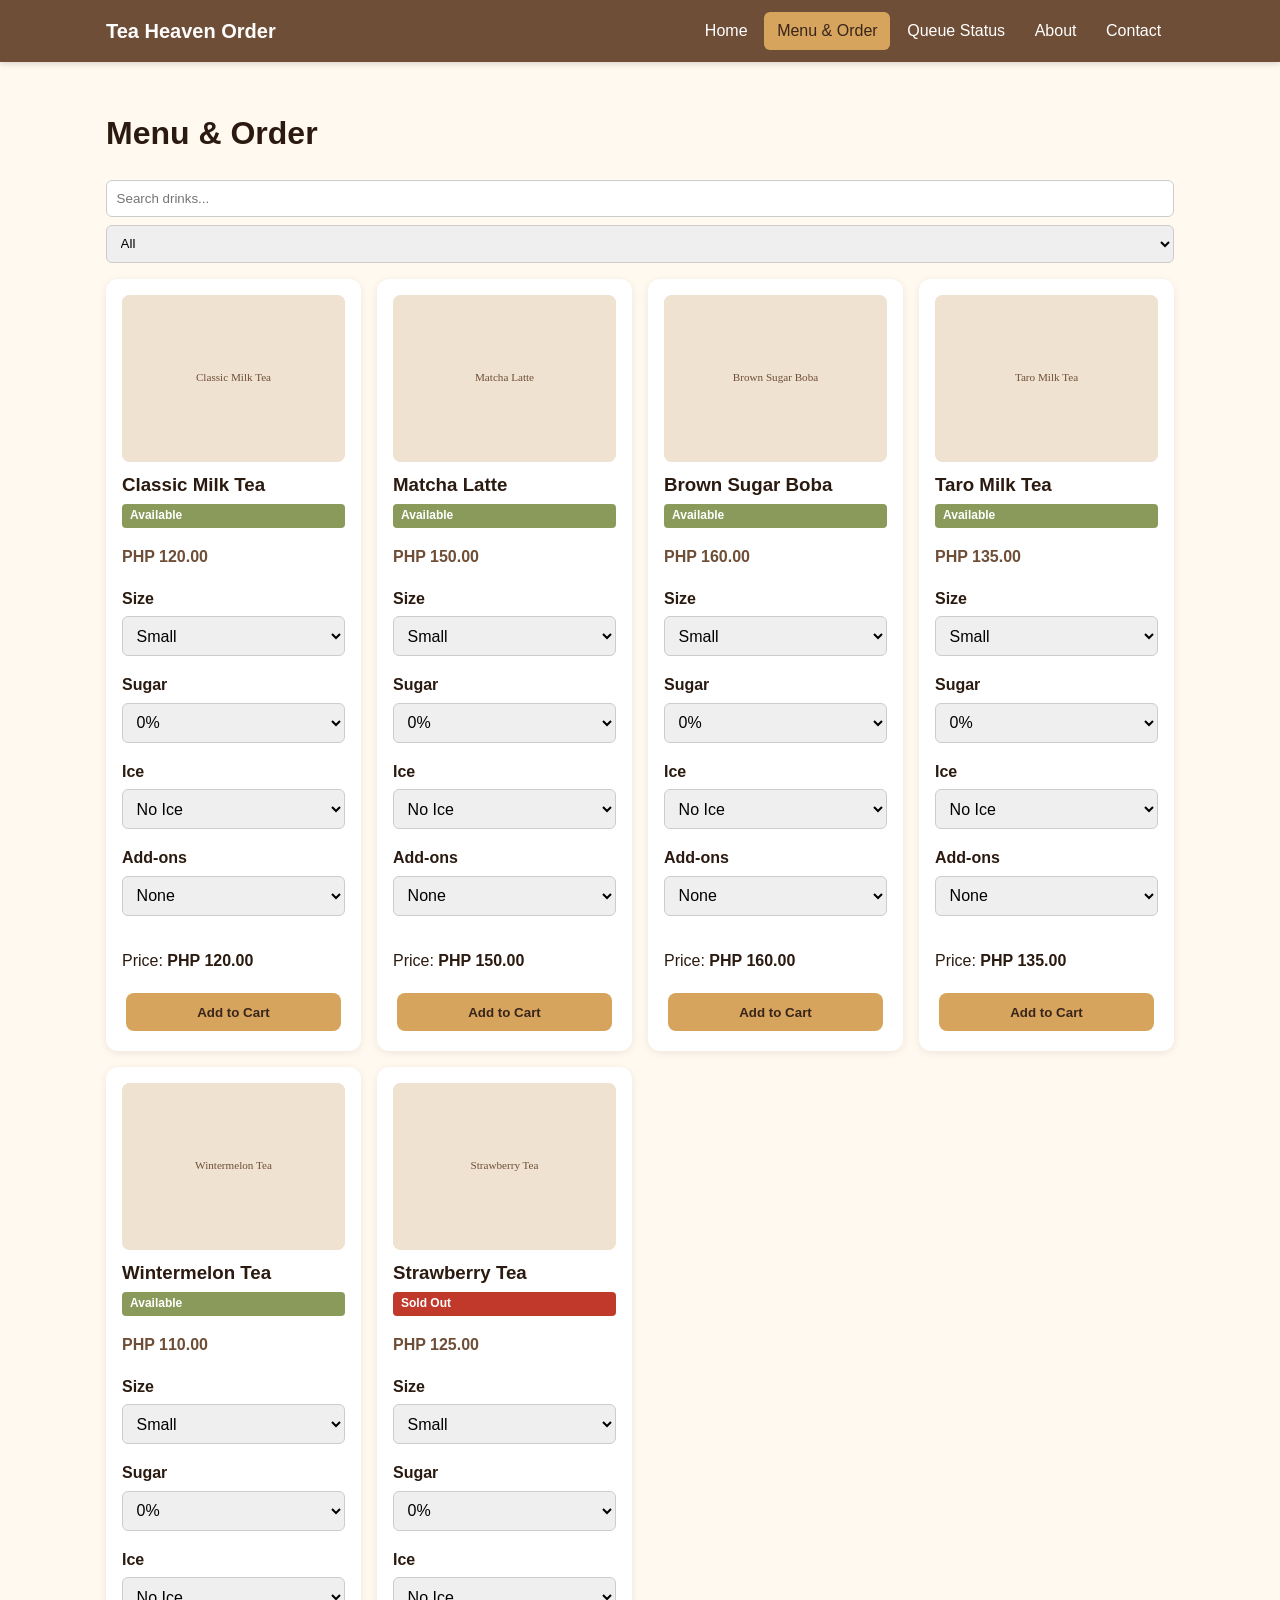
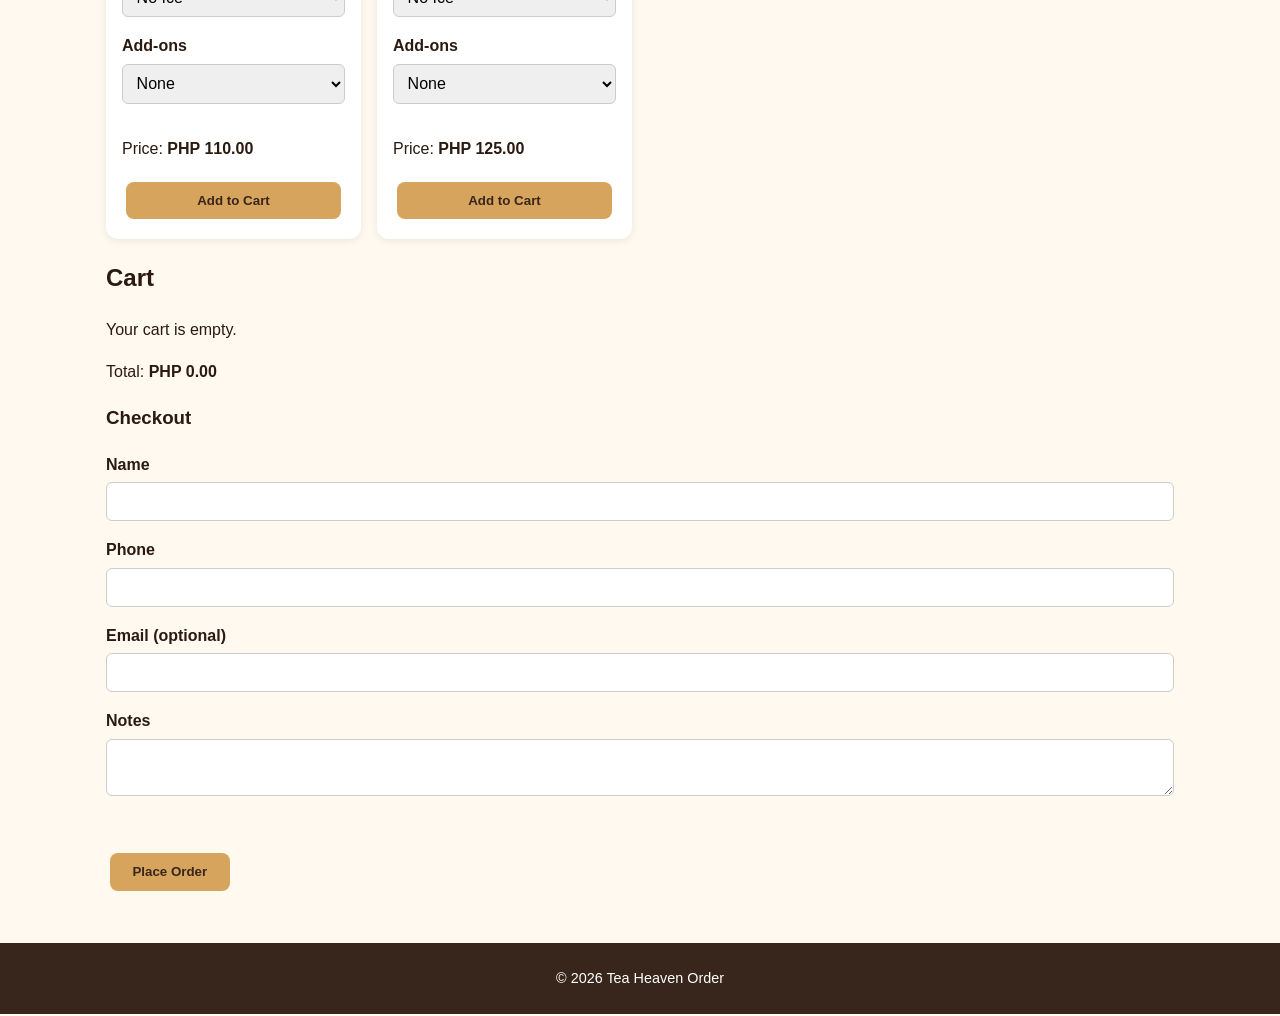
==== menu.html @ 025e6f14 "Fix 404 by moving index.html to root level" ====
<!DOCTYPE html><html lang="en"><head><meta charset="UTF-8"><meta name="viewport" content="width=device-width,initial-scale=1"><title>Menu & Order - Tea Heaven</title><link rel="stylesheet" href="css/style.css"></head><body>
<header class="site-header"><div class="container nav-wrap"><div class="brand">Tea Heaven Order</div><button class="nav-toggle">&#9776;</button><nav class="nav-links"><a href="index.html">Home</a><a href="menu.html">Menu & Order</a><a href="queue.html">Queue Status</a><a href="about.html">About</a><a href="contact.html">Contact</a></nav></div></header>
<main><div class="container">
<h1>Menu & Order</h1>
<input id="searchInput" placeholder="Search drinks..." style="width:100%;padding:.6rem;margin-bottom:.5rem;border:1px solid #ccc;border-radius:6px">
<select id="catFilter" style="width:100%;padding:.6rem;margin-bottom:1rem;border:1px solid #ccc;border-radius:6px">
  <option>All</option><option>Milk Tea</option><option>Matcha</option><option>Specialty</option><option>Fruit Tea</option>
</select>
<div id="menuGrid" class="grid cards"></div>
<h2>Cart</h2>
<div id="cartBox"></div>
<p>Total: <strong id="cartTotal">PHP 0.00</strong></p>
<h3>Checkout</h3>
<div class="form-group"><label>Name</label><input id="custName"></div>
<div class="form-group"><label>Phone</label><input id="custPhone"></div>
<div class="form-group"><label>Email (optional)</label><input id="custEmail"></div>
<div class="form-group"><label>Notes</label><textarea id="custNotes"></textarea></div>
<p class="error" id="formError"></p>
<button class="btn" id="checkoutBtn">Place Order</button>
<div id="receipt" class="hidden"></div>
</div></main>
<footer>&copy; 2026 Tea Heaven Order</footer>
<script src="js/main.js"></script><script src="js/menu.js"></script><script src="js/ordering.js"></script>
</body></html>
---- css/style.css ----
:root {
  --cream: #FFF9F0;
  --brown: #6F4E37;
  --dark: #38261C;
  --matcha: #8A9A5B;
  --gold: #D6A45D;
  --beige: #EFE2D0;
  --text: #2b1a10;
  --muted: #7a6555;
  --danger: #c0392b;
  --ok: #2e7d32;
}
* { box-sizing: border-box; }
html, body { margin: 0; padding: 0; }
body {
  font-family: "Segoe UI", Roboto, Arial, sans-serif;
  background: var(--cream);
  color: var(--text);
  line-height: 1.6;
}
a { color: var(--brown); text-decoration: none; }
a:hover { text-decoration: underline; }
img { max-width: 100%; height: auto; display: block; }
.container { width: 100%; max-width: 1100px; margin: 0 auto; padding: 0 1rem; }
header.site-header {
  background: var(--brown); color: #fff;
  position: sticky; top: 0; z-index: 100;
  box-shadow: 0 2px 6px rgba(0,0,0,.15);
}
header .nav-wrap { display: flex; align-items: center; justify-content: space-between; flex-wrap: wrap; padding: .75rem 1rem; }
.brand { font-weight: 800; font-size: 1.25rem; color: #fff; }
.nav-links { display: flex; gap: .25rem; flex-wrap: wrap; }
.nav-links a { color: #fff; padding: .4rem .8rem; border-radius: 6px; }
.nav-links a:hover, .nav-links a.active { background: var(--gold); color: var(--dark); text-decoration: none; }
.nav-toggle { display: none; background: none; border: none; color: #fff; font-size: 1.5rem; cursor: pointer; }
main { min-height: 60vh; padding: 1.5rem 0 3rem; }
footer { background: var(--dark); color: #fff; padding: 1.5rem 1rem; text-align: center; font-size: .9rem; }
.hero {
  background: linear-gradient(135deg, var(--brown), var(--matcha));
  color: #fff; padding: 4rem 1rem; text-align: center;
}
.hero h1 { font-size: 2.5rem; margin: 0 0 .5rem; }
.hero p { font-size: 1.2rem; margin: 0 0 1.5rem; }
.btn {
  display: inline-block; padding: .7rem 1.4rem; border-radius: 8px; border: none;
  background: var(--gold); color: var(--dark); font-weight: 700; cursor: pointer;
  margin: .25rem; transition: transform .1s;
}
.btn:hover { transform: translateY(-1px); }
.btn.secondary { background: #fff; color: var(--brown); }
.btn.danger { background: var(--danger); color: #fff; }
.grid { display: grid; gap: 1rem; }
.cards { grid-template-columns: repeat(auto-fill, minmax(240px, 1fr)); }
.card {
  background: #fff; border-radius: 12px; padding: 1rem;
  box-shadow: 0 2px 8px rgba(0,0,0,.08); display: flex; flex-direction: column;
}
.card img { border-radius: 8px; aspect-ratio: 4/3; object-fit: cover; background: var(--beige); }
.card h3 { margin: .5rem 0 .25rem; }
.price { color: var(--brown); font-weight: 700; }
.badge { display: inline-block; padding: .15rem .5rem; border-radius: 4px; font-size: .75rem; font-weight: 700; }
.badge.soldout { background: var(--danger); color: #fff; }
.badge.ok { background: var(--matcha); color: #fff; }
.form-group { margin-bottom: 1rem; }
.form-group label { display: block; font-weight: 600; margin-bottom: .3rem; }
.form-group input, .form-group select, .form-group textarea {
  width: 100%; padding: .6rem; border: 1px solid #ccc; border-radius: 6px; font-size: 1rem;
}
.form-group input:focus, .form-group select:focus, .form-group textarea:focus {
  outline: 2px solid var(--gold); border-color: var(--gold);
}
.error { color: var(--danger); font-size: .85rem; min-height: 1rem; }
.success { color: var(--ok); font-weight: 600; }
.notice { padding: .75rem 1rem; border-radius: 8px; margin: 1rem 0; }
.notice.warn { background: #fff3cd; color: #664d03; }
.notice.info { background: #e7f3ff; color: #084298; }
.table-wrap { overflow-x: auto; }
table { width: 100%; border-collapse: collapse; background: #fff; }
th, td { padding: .6rem; border-bottom: 1px solid #eee; text-align: left; }
th { background: var(--beige); }
.cart-item { display: flex; justify-content: space-between; gap: .5rem; padding: .5rem 0; border-bottom: 1px solid #eee; }
.qty-btn { width: 28px; height: 28px; border: none; background: var(--beige); border-radius: 4px; cursor: pointer; }
@media (max-width: 768px) {
  .nav-toggle { display: block; }
  .nav-links { display: none; width: 100%; }
  .nav-links.open { display: flex; flex-direction: column; }
  .hero h1 { font-size: 1.8rem; }
}
@media (max-width: 430px) {
  .card { padding: .75rem; }
}
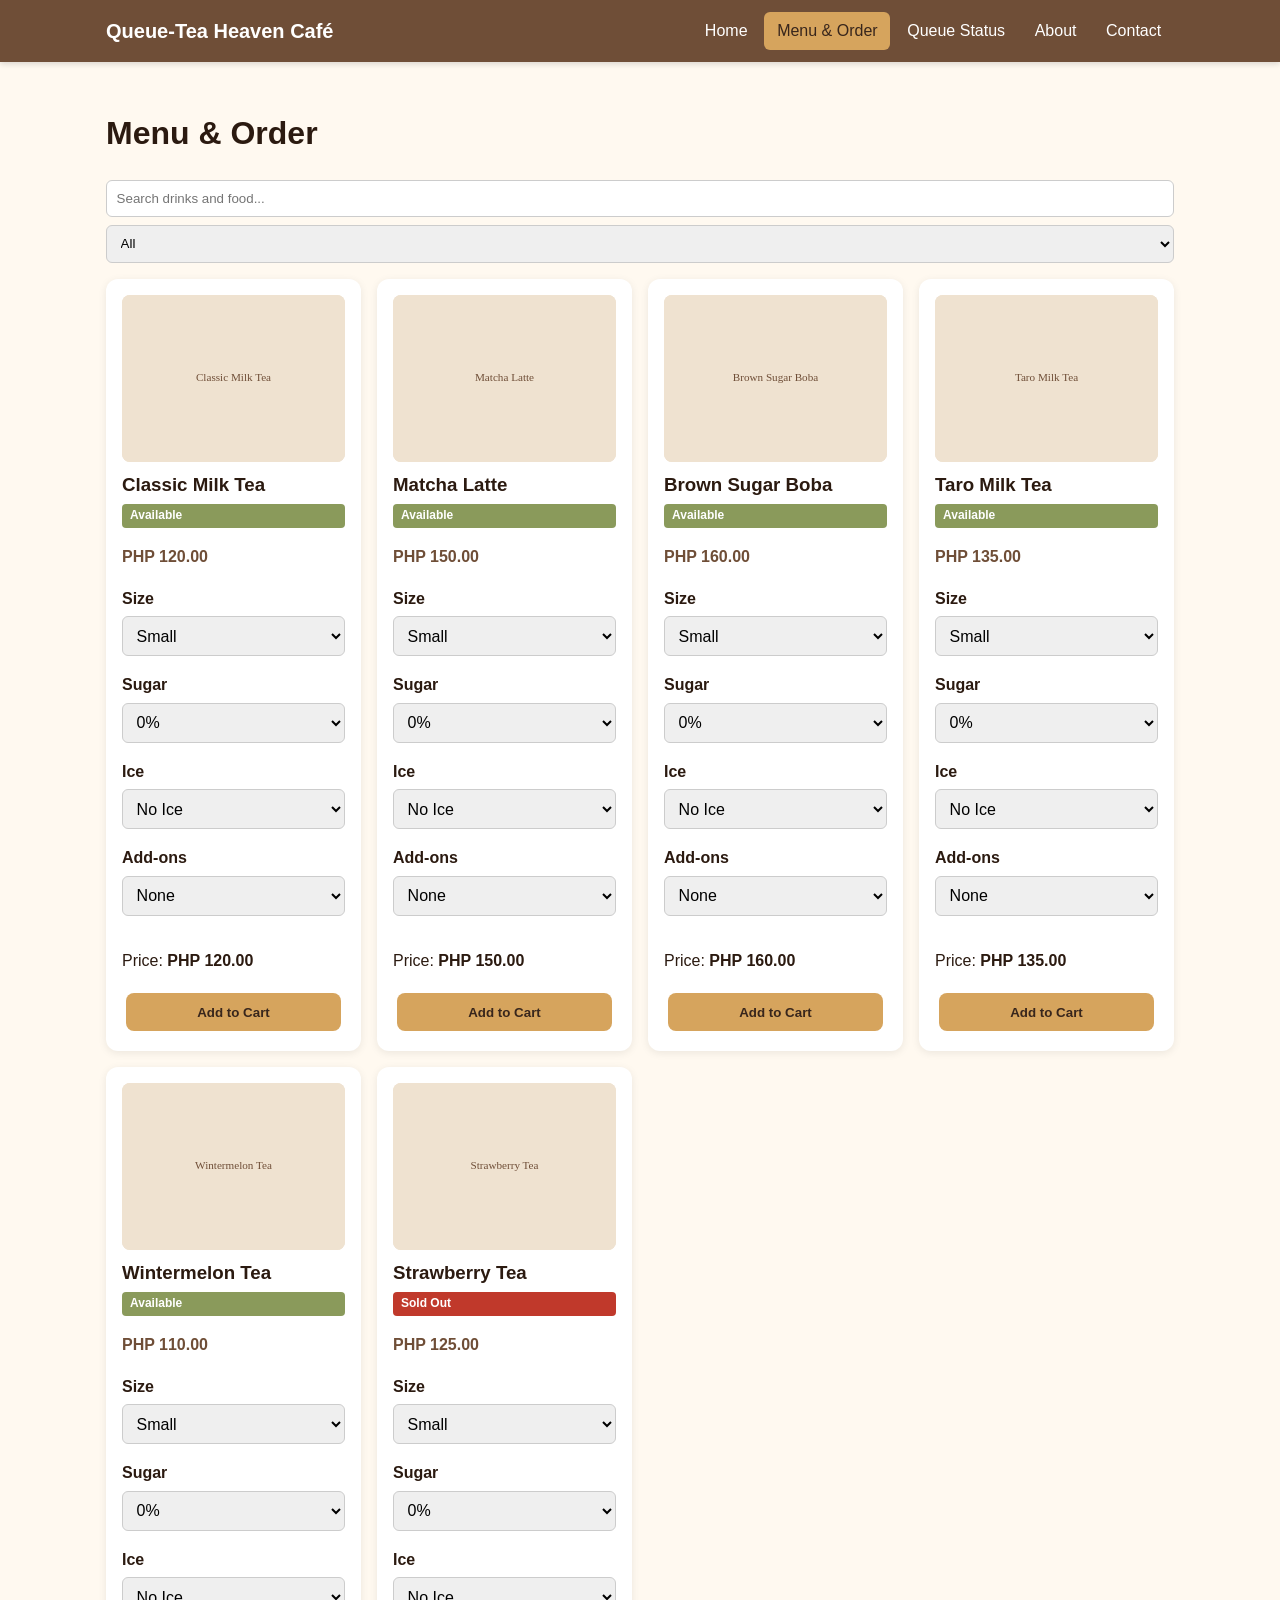
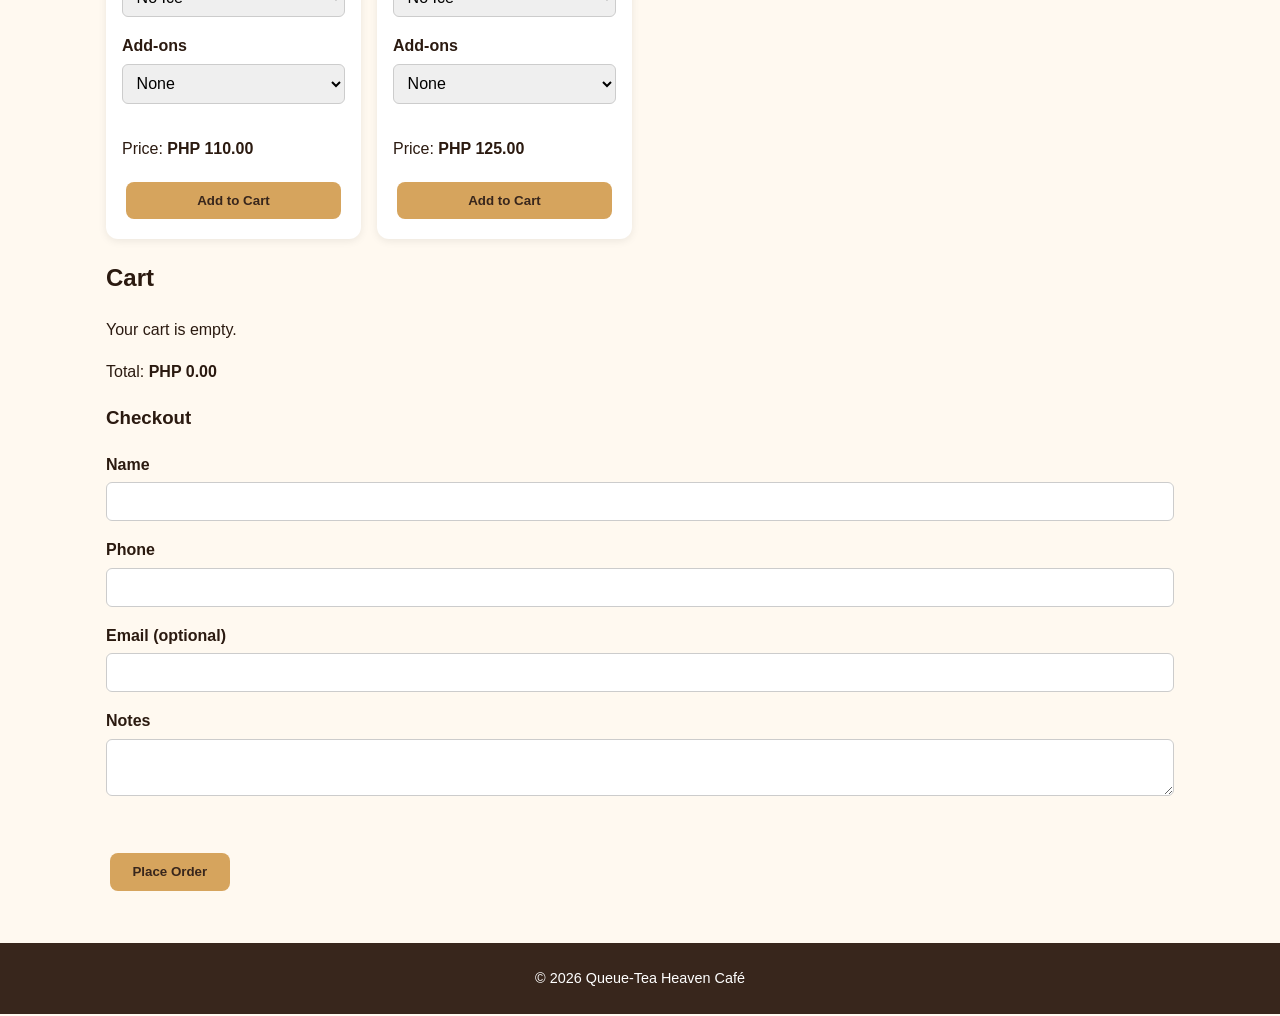
==== commit 90ba87e4: "Update menu.html structure and menu.js script items" ====
--- a/menu.html
+++ b/menu.html
@@ -1,24 +1,107 @@
-<!DOCTYPE html><html lang="en"><head><meta charset="UTF-8"><meta name="viewport" content="width=device-width,initial-scale=1"><title>Menu & Order - Tea Heaven</title><link rel="stylesheet" href="css/style.css"></head><body>
-<header class="site-header"><div class="container nav-wrap"><div class="brand">Tea Heaven Order</div><button class="nav-toggle">&#9776;</button><nav class="nav-links"><a href="index.html">Home</a><a href="menu.html">Menu & Order</a><a href="queue.html">Queue Status</a><a href="about.html">About</a><a href="contact.html">Contact</a></nav></div></header>
-<main><div class="container">
-<h1>Menu & Order</h1>
-<input id="searchInput" placeholder="Search drinks..." style="width:100%;padding:.6rem;margin-bottom:.5rem;border:1px solid #ccc;border-radius:6px">
-<select id="catFilter" style="width:100%;padding:.6rem;margin-bottom:1rem;border:1px solid #ccc;border-radius:6px">
-  <option>All</option><option>Milk Tea</option><option>Matcha</option><option>Specialty</option><option>Fruit Tea</option>
-</select>
-<div id="menuGrid" class="grid cards"></div>
-<h2>Cart</h2>
-<div id="cartBox"></div>
-<p>Total: <strong id="cartTotal">PHP 0.00</strong></p>
-<h3>Checkout</h3>
-<div class="form-group"><label>Name</label><input id="custName"></div>
-<div class="form-group"><label>Phone</label><input id="custPhone"></div>
-<div class="form-group"><label>Email (optional)</label><input id="custEmail"></div>
-<div class="form-group"><label>Notes</label><textarea id="custNotes"></textarea></div>
-<p class="error" id="formError"></p>
-<button class="btn" id="checkoutBtn">Place Order</button>
-<div id="receipt" class="hidden"></div>
-</div></main>
-<footer>&copy; 2026 Tea Heaven Order</footer>
-<script src="js/main.js"></script><script src="js/menu.js"></script><script src="js/ordering.js"></script>
-</body></html>
+
+<!DOCTYPE html>
+<html lang="en">
+<head>
+  <meta charset="UTF-8">
+  <meta name="viewport" content="width=device-width, initial-scale=1">
+  <title>Menu &amp; Order - Queue-Tea Heaven Café</title>
+  <link rel="stylesheet" href="css/style.css">
+</head>
+<body>
+
+<header class="site-header">
+  <div class="container nav-wrap">
+    <div class="brand">Queue-Tea Heaven Café</div>
+
+    <button class="nav-toggle" aria-label="Toggle navigation">
+      &#9776;
+    </button>
+
+    <nav class="nav-links">
+      <a href="index.html">Home</a>
+      <a href="menu.html">Menu &amp; Order</a>
+      <a href="queue.html">Queue Status</a>
+      <a href="about.html">About</a>
+      <a href="contact.html">Contact</a>
+    </nav>
+  </div>
+</header>
+
+<main>
+  <div class="container">
+
+    <h1>Menu &amp; Order</h1>
+
+    <input
+      id="searchInput"
+      type="search"
+      placeholder="Search drinks and food..."
+      aria-label="Search menu"
+      style="width:100%;padding:.6rem;margin-bottom:.5rem;border:1px solid #ccc;border-radius:6px"
+    >
+
+    <select
+      id="catFilter"
+      aria-label="Filter menu category"
+      style="width:100%;padding:.6rem;margin-bottom:1rem;border:1px solid #ccc;border-radius:6px"
+    >
+      <option value="All">All</option>
+      <option value="Drinks">Drinks</option>
+      <option value="Food &amp; Desserts">Food &amp; Desserts</option>
+    </select>
+
+    <div id="menuGrid" class="grid cards"></div>
+
+    <section>
+      <h2>Cart</h2>
+      <div id="cartBox"></div>
+
+      <p>
+        Total:
+        <strong id="cartTotal">PHP 0.00</strong>
+      </p>
+    </section>
+
+    <section>
+      <h3>Checkout</h3>
+
+      <div class="form-group">
+        <label for="custName">Name</label>
+        <input id="custName" name="custName" autocomplete="name">
+      </div>
+
+      <div class="form-group">
+        <label for="custPhone">Phone</label>
+        <input id="custPhone" name="custPhone" type="tel" autocomplete="tel">
+      </div>
+
+      <div class="form-group">
+        <label for="custEmail">Email (optional)</label>
+        <input id="custEmail" name="custEmail" type="email" autocomplete="email">
+      </div>
+
+      <div class="form-group">
+        <label for="custNotes">Notes</label>
+        <textarea id="custNotes" name="custNotes"></textarea>
+      </div>
+
+      <p class="error" id="formError"></p>
+
+      <button class="btn" id="checkoutBtn" type="button">
+        Place Order
+      </button>
+
+      <div id="receipt" class="hidden"></div>
+    </section>
+
+  </div>
+</main>
+
+<footer>&copy; 2026 Queue-Tea Heaven Café</footer>
+
+<script src="js/main.js"></script>
+<script src="js/menu.js"></script>
+<script src="js/ordering.js"></script>
+
+</body>
+</html>
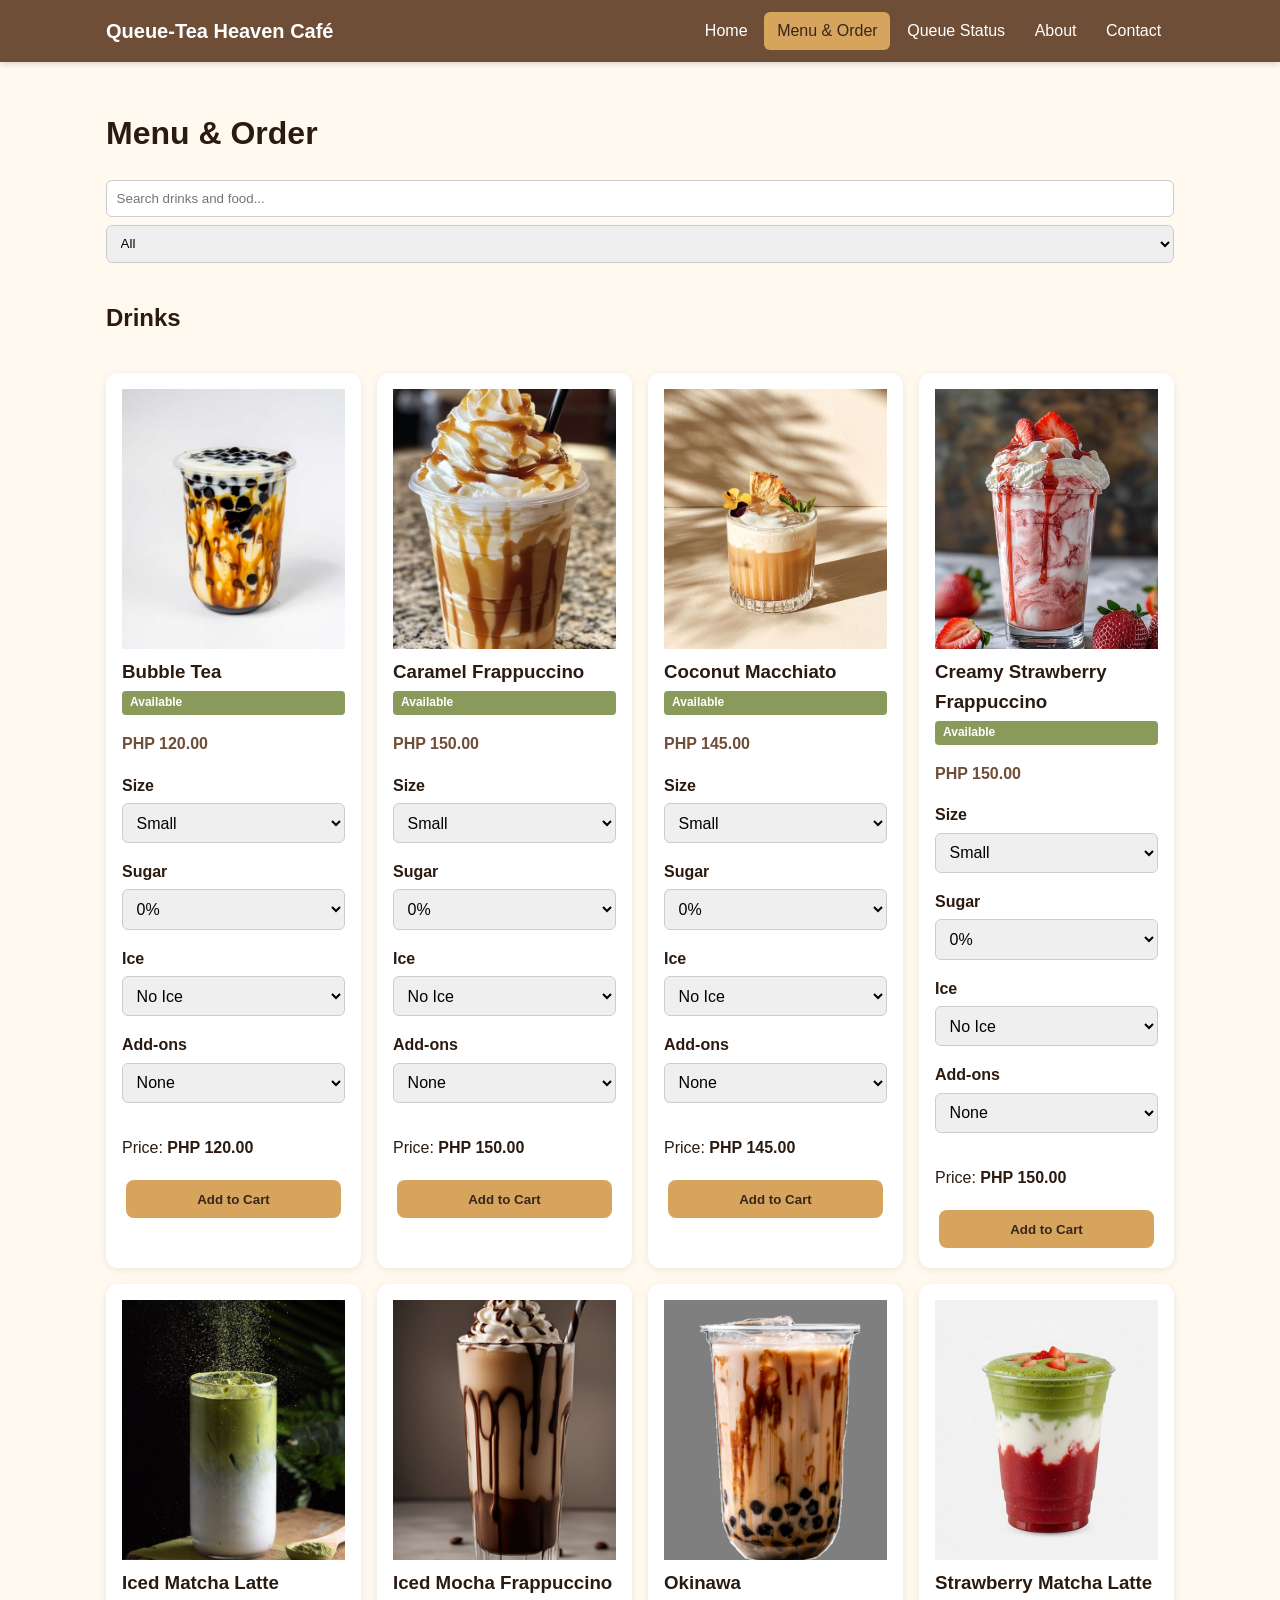
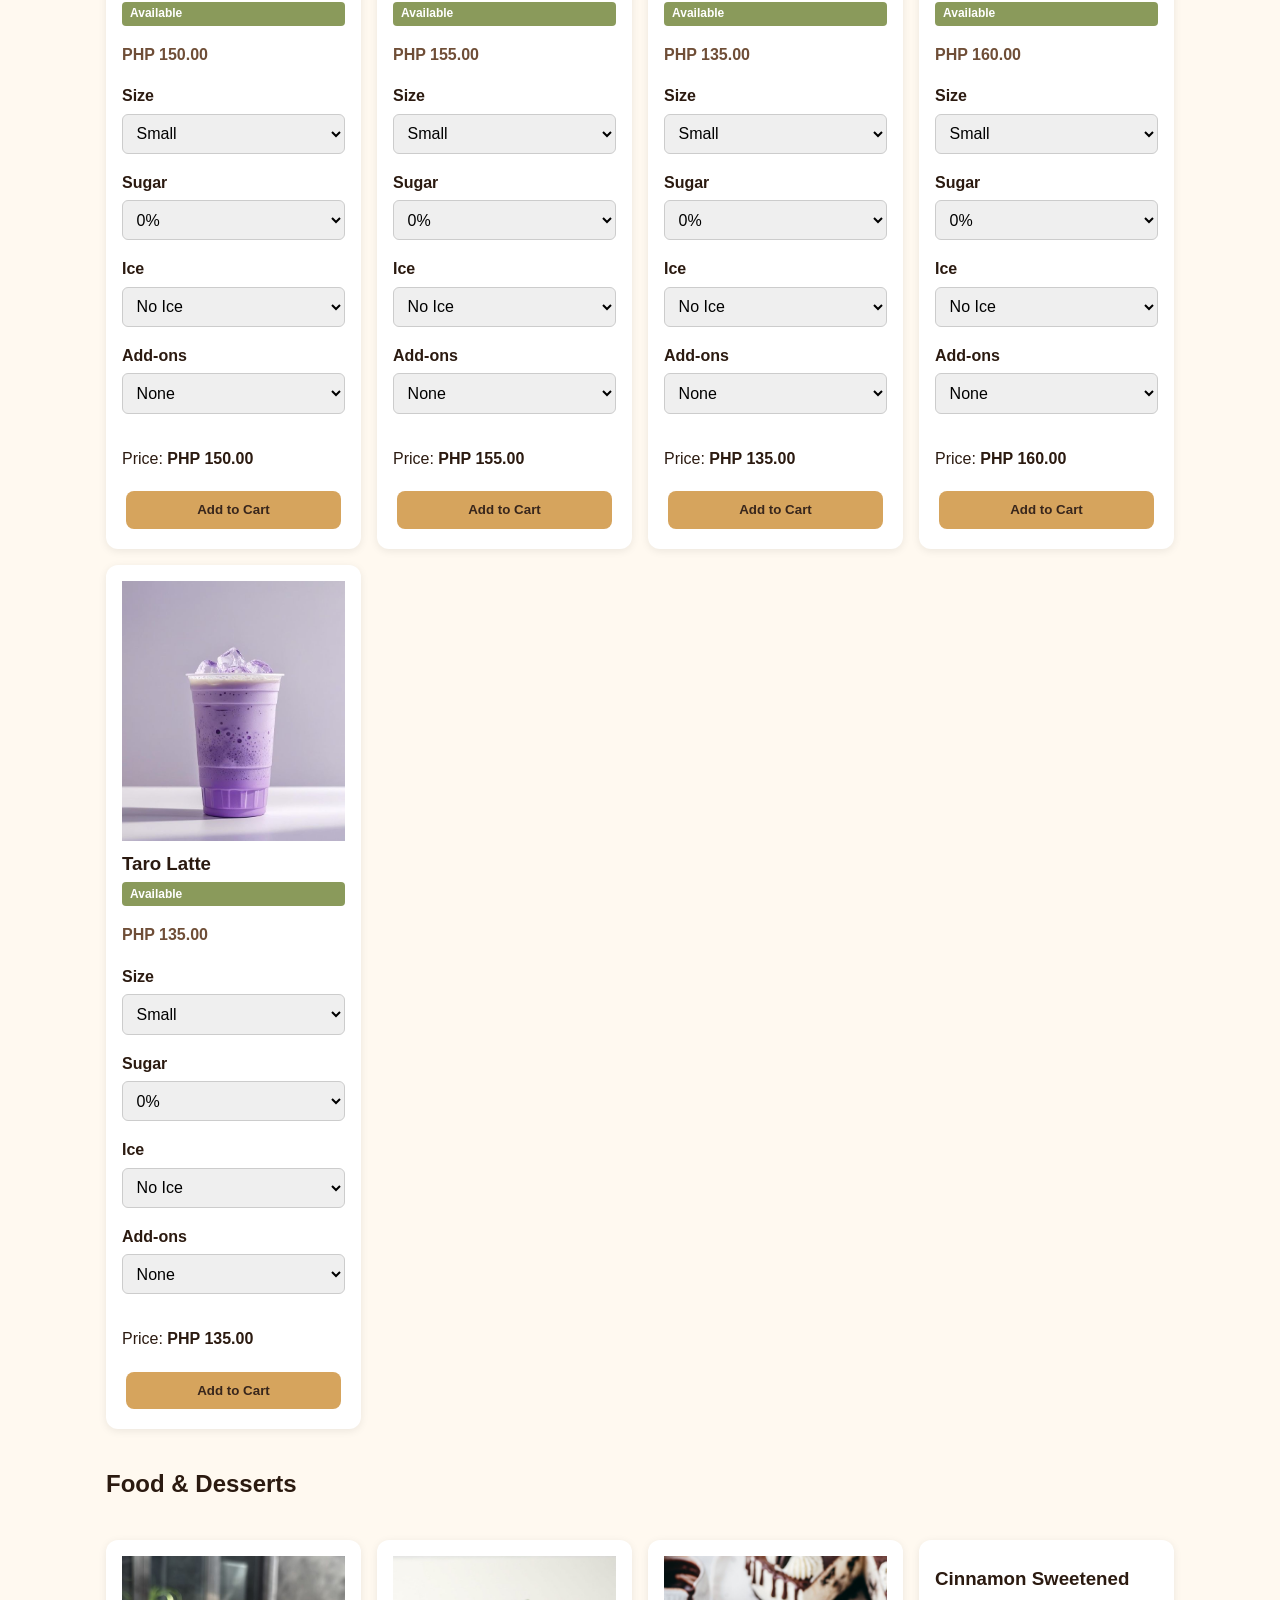
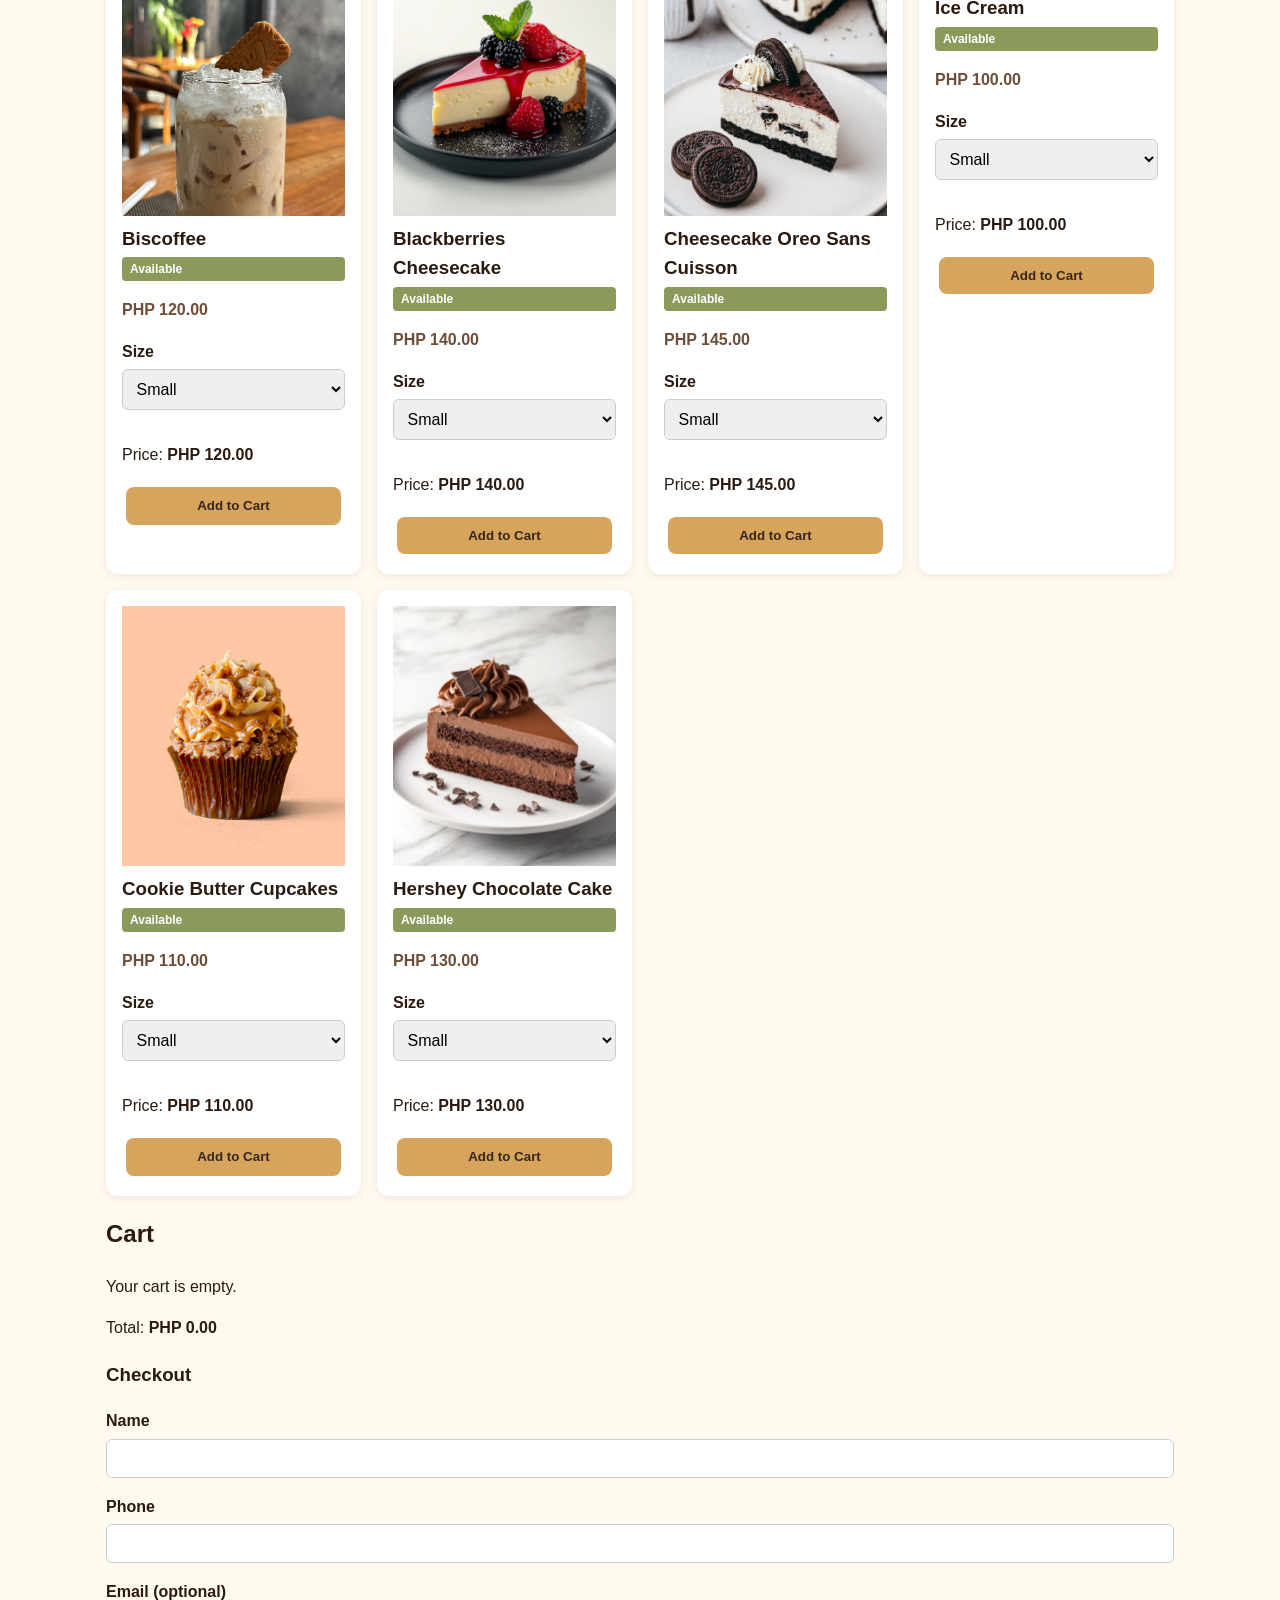
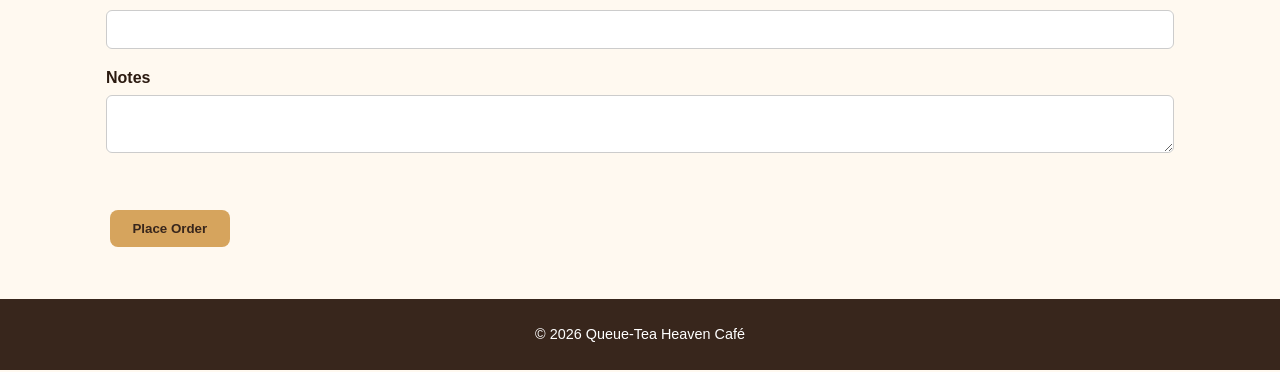
==== commit 6861b601: "Update style.css and update menu files" ====
--- a/menu.html
+++ b/menu.html
@@ -8,100 +8,80 @@
   <link rel="stylesheet" href="css/style.css">
 </head>
 <body>
+  <header class="site-header">
+    <div class="container nav-wrap">
+      <div class="brand">Queue-Tea Heaven Café</div>
+      <button class="nav-toggle" aria-label="Toggle navigation">&#9776;</button>
+      <nav class="nav-links">
+        <a href="index.html">Home</a>
+        <a href="menu.html">Menu &amp; Order</a>
+        <a href="queue.html">Queue Status</a>
+        <a href="about.html">About</a>
+        <a href="contact.html">Contact</a>
+      </nav>
+    </div>
+  </header>
 
-<header class="site-header">
-  <div class="container nav-wrap">
-    <div class="brand">Queue-Tea Heaven Café</div>
+  <main>
+    <div class="container">
+      <h1>Menu &amp; Order</h1>
 
-    <button class="nav-toggle" aria-label="Toggle navigation">
-      &#9776;
-    </button>
+      <input
+        id="searchInput"
+        type="search"
+        placeholder="Search drinks and food..."
+        aria-label="Search menu"
+        style="width:100%;padding:.6rem;margin-bottom:.5rem;border:1px solid #ccc;border-radius:6px"
+      >
 
-    <nav class="nav-links">
-      <a href="index.html">Home</a>
-      <a href="menu.html">Menu &amp; Order</a>
-      <a href="queue.html">Queue Status</a>
-      <a href="about.html">About</a>
-      <a href="contact.html">Contact</a>
-    </nav>
-  </div>
-</header>
+      <select
+        id="catFilter"
+        aria-label="Filter menu category"
+        style="width:100%;padding:.6rem;margin-bottom:1rem;border:1px solid #ccc;border-radius:6px"
+      >
+        <option value="All">All</option>
+        <option value="Drinks">Drinks</option>
+        <option value="Food &amp; Desserts">Food &amp; Desserts</option>
+      </select>
 
-<main>
-  <div class="container">
+      <div id="menuGrid" class="grid cards"></div>
 
-    <h1>Menu &amp; Order</h1>
-
-    <input
-      id="searchInput"
-      type="search"
-      placeholder="Search drinks and food..."
-      aria-label="Search menu"
-      style="width:100%;padding:.6rem;margin-bottom:.5rem;border:1px solid #ccc;border-radius:6px"
-    >
-
-    <select
-      id="catFilter"
-      aria-label="Filter menu category"
-      style="width:100%;padding:.6rem;margin-bottom:1rem;border:1px solid #ccc;border-radius:6px"
-    >
-      <option value="All">All</option>
-      <option value="Drinks">Drinks</option>
-      <option value="Food &amp; Desserts">Food &amp; Desserts</option>
-    </select>
-
-    <div id="menuGrid" class="grid cards"></div>
-
-    <section>
       <h2>Cart</h2>
       <div id="cartBox"></div>
+      <p>Total: <strong id="cartTotal">PHP 0.00</strong></p>
 
-      <p>
-        Total:
-        <strong id="cartTotal">PHP 0.00</strong>
-      </p>
-    </section>
-
-    <section>
       <h3>Checkout</h3>
 
       <div class="form-group">
         <label for="custName">Name</label>
-        <input id="custName" name="custName" autocomplete="name">
+        <input id="custName" autocomplete="name">
       </div>
 
       <div class="form-group">
         <label for="custPhone">Phone</label>
-        <input id="custPhone" name="custPhone" type="tel" autocomplete="tel">
+        <input id="custPhone" type="tel" autocomplete="tel">
       </div>
 
       <div class="form-group">
         <label for="custEmail">Email (optional)</label>
-        <input id="custEmail" name="custEmail" type="email" autocomplete="email">
+        <input id="custEmail" type="email" autocomplete="email">
       </div>
 
       <div class="form-group">
         <label for="custNotes">Notes</label>
-        <textarea id="custNotes" name="custNotes"></textarea>
+        <textarea id="custNotes"></textarea>
       </div>
 
       <p class="error" id="formError"></p>
+      <button class="btn" id="checkoutBtn">Place Order</button>
+      <div id="receipt" class="hidden"></div>
+    </div>
+  </main>
 
-      <button class="btn" id="checkoutBtn" type="button">
-        Place Order
-      </button>
+  <footer>&copy; 2026 Queue-Tea Heaven Café</footer>
 
-      <div id="receipt" class="hidden"></div>
-    </section>
-
-  </div>
-</main>
-
-<footer>&copy; 2026 Queue-Tea Heaven Café</footer>
-
-<script src="js/main.js"></script>
-<script src="js/menu.js"></script>
-<script src="js/ordering.js"></script>
-
+  <script src="js/main.js"></script>
+  <script src="js/menu.js"></script>
+  <script src="js/ordering.js"></script>
 </body>
 </html>
--- a/css/style.css
+++ b/css/style.css
@@ -55,7 +55,7 @@
   background: #fff; border-radius: 12px; padding: 1rem;
   box-shadow: 0 2px 8px rgba(0,0,0,.08); display: flex; flex-direction: column;
 }
-.card img { border-radius: 8px; aspect-ratio: 4/3; object-fit: cover; background: var(--beige); }
+.card img { display: block; width: 100%; height: 260px; aspect-ratio: 4/3; object-fit: cover; object-position: center; border- radius: 8pk; background: var(--beige); }
 .card h3 { margin: .5rem 0 .25rem; }
 .price { color: var(--brown); font-weight: 700; }
 .badge { display: inline-block; padding: .15rem .5rem; border-radius: 4px; font-size: .75rem; font-weight: 700; }
